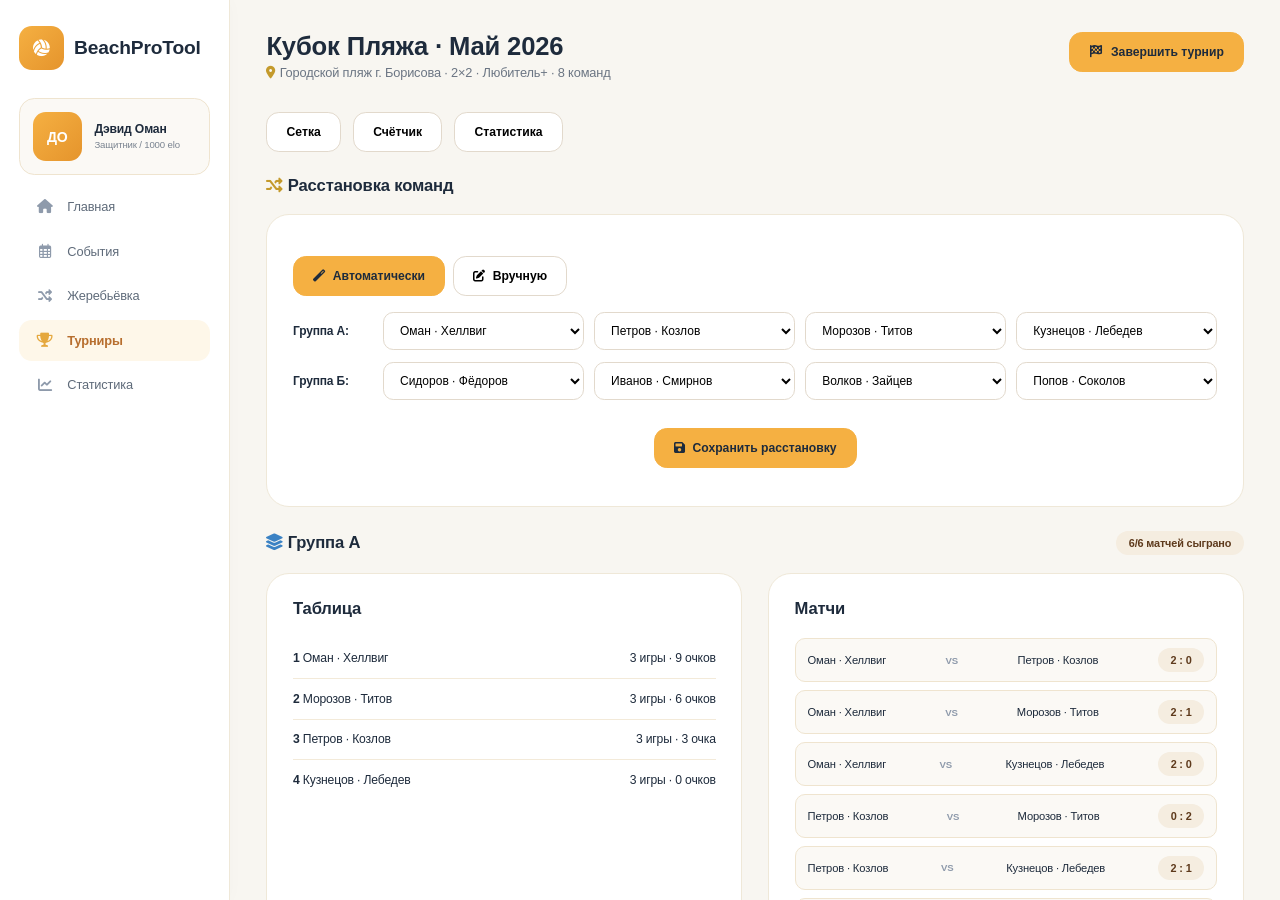
==== activeTournament.html @ 2ca3dd8c "Шаблон" ====
<!DOCTYPE html>
<html lang="ru">
<head>
    <meta charset="UTF-8">
    <meta name="viewport" content="width=device-width, initial-scale=1.0, maximum-scale=1.0, user-scalable=yes, viewport-fit=cover">
    <link rel="stylesheet" href="index.css">
    <link rel="shortcut icon" href="https://shop.volleyballworld.com/cdn/shop/files/img12_345d9141-a883-46c9-af70-458a7351b10b.jpg?v=1754471467&width=1080"/> 
    <link rel="stylesheet" href="https://cdnjs.cloudflare.com/ajax/libs/font-awesome/6.0.0-beta3/css/all.min.css">
    <title>Beach Pro Tool · Кубок Пляжа</title>
</head>
<body>
    <aside class="sideBar">
        <div class="logoArea">
            <div class="logoIcon"><i class="fas fa-volleyball-ball"></i></div>
            <div class="logoText">BeachProTool</div>
        </div>
        <a href="profile.html">
            <div class="userCard">
                <div class="userAvatar">ДО</div>
                <div class="userInfo">
                    <div class="userName">Дэвид Оман</div>
                    <div class="userRole">Защитник / 1000 elo</div>
                </div>
            </div>
        </a>
        <nav class="navMenu">
            <a href="index.html"><div class="navItem"><i class="fas fa-home"></i><span>Главная</span></div></a>
            <a href="events.html"><div class="navItem"><i class="far fa-calendar-alt"></i><span>События</span></div></a>
            <a href="draw.html"><div class="navItem"><i class="fas fa-random"></i><span>Жеребьёвка</span></div></a>
            <a href="tournaments.html"><div class="navItem active"><i class="fas fa-trophy"></i><span>Турниры</span></div></a>
            <a href="stats.html"><div class="navItem"><i class="fas fa-chart-line"></i><span>Статистика</span></div></a>
        </nav>
    </aside>

    <main class="mainContent">
        <div class="topBar">
            <div class="topBarText">
                <h1>Кубок Пляжа · Май 2026</h1>
                <p><i class="fas fa-map-marker-alt" style="color:#c49a2c;"></i> Городской пляж г. Борисова · 2×2 · Любитель+ · 8 команд</p>
            </div>
            <div class="topActions">
                <button class="buttonAccent"><i class="fas fa-flag-checkered"></i> Завершить турнир</button>
            </div>
        </div>

        <!-- Навигация по странице -->
        <div class="filterGroup" style="margin-bottom: clamp(16px, 2vw, 24px);">
            <a href="#bracket"><button>Сетка</button></a>
            <a href="#counter"><button>Счётчик</button></a>
            <a href="#stats"><button>Статистика</button></a>
        </div>

        <!-- ===== РАССТАНОВКА КОМАНД ===== -->
        <div class="cardHeader" style="margin-bottom: clamp(12px, 1.5vw, 18px);">
            <h3><i class="fas fa-random" style="color:#c49a2c;"></i> Расстановка команд</h3>
        </div>
        <div class="card" style="margin-bottom: clamp(16px, 2vw, 24px);">
            <div class="statusButtons" style="margin-bottom: clamp(12px, 1.5vw, 16px);">
                <button class="buttonAccent"><i class="fas fa-magic"></i> Автоматически</button>
                <button><i class="fas fa-edit"></i> Вручную</button>
            </div>
            <div style="display: flex; flex-direction: column; gap: clamp(8px, 1vw, 12px);">
                <div style="display: flex; flex-wrap: wrap; align-items: center; gap: clamp(6px, 0.8vw, 10px);">
                    <span style="font-weight: 600; font-size: clamp(0.75rem, 0.9vw, 0.95rem); min-width: 80px;">Группа А:</span>
                    <select style="flex:1; min-width: 140px;"><option>Оман · Хеллвиг</option></select>
                    <select style="flex:1; min-width: 140px;"><option>Петров · Козлов</option></select>
                    <select style="flex:1; min-width: 140px;"><option>Морозов · Титов</option></select>
                    <select style="flex:1; min-width: 140px;"><option>Кузнецов · Лебедев</option></select>
                </div>
                <div style="display: flex; flex-wrap: wrap; align-items: center; gap: clamp(6px, 0.8vw, 10px);">
                    <span style="font-weight: 600; font-size: clamp(0.75rem, 0.9vw, 0.95rem); min-width: 80px;">Группа Б:</span>
                    <select style="flex:1; min-width: 140px;"><option>Сидоров · Фёдоров</option></select>
                    <select style="flex:1; min-width: 140px;"><option>Иванов · Смирнов</option></select>
                    <select style="flex:1; min-width: 140px;"><option>Волков · Зайцев</option></select>
                    <select style="flex:1; min-width: 140px;"><option>Попов · Соколов</option></select>
                </div>
            </div>
            <div class="buttonCenter" style="margin-top: clamp(12px, 1.5vw, 16px);">
                <button class="buttonAccent"><i class="fas fa-save"></i> Сохранить расстановку</button>
            </div>
        </div>

        <!-- ===== ГРУППА А ===== -->
        <div class="cardHeader" style="margin-bottom: clamp(12px, 1.5vw, 18px);">
            <h3><i class="fas fa-layer-group" style="color:#3b82c4;"></i> Группа А</h3>
            <span class="tag">6/6 матчей сыграно</span>
        </div>
        <div class="mainBoard" style="margin-bottom: clamp(16px, 2vw, 24px); align-items: stretch;">
            <div class="card">
                <div class="cardHeader"><h3>Таблица</h3></div>
                <div class="partnerItem"><span><strong>1</strong> Оман · Хеллвиг</span><span>3 игры · 9 очков</span></div>
                <div class="partnerItem"><span><strong>2</strong> Морозов · Титов</span><span>3 игры · 6 очков</span></div>
                <div class="partnerItem"><span><strong>3</strong> Петров · Козлов</span><span>3 игры · 3 очка</span></div>
                <div class="partnerItem"><span><strong>4</strong> Кузнецов · Лебедев</span><span>3 игры · 0 очков</span></div>
            </div>
            <div class="card">
                <div class="cardHeader"><h3>Матчи</h3></div>
                <div style="display: flex; flex-direction: column; gap: 8px;">
                    <div class="matchRow"><span>Оман · Хеллвиг</span><span class="matchVs">VS</span><span>Петров · Козлов</span><span class="tag">2 : 0</span></div>
                    <div class="matchRow"><span>Оман · Хеллвиг</span><span class="matchVs">VS</span><span>Морозов · Титов</span><span class="tag">2 : 1</span></div>
                    <div class="matchRow"><span>Оман · Хеллвиг</span><span class="matchVs">VS</span><span>Кузнецов · Лебедев</span><span class="tag">2 : 0</span></div>
                    <div class="matchRow"><span>Петров · Козлов</span><span class="matchVs">VS</span><span>Морозов · Титов</span><span class="tag">0 : 2</span></div>
                    <div class="matchRow"><span>Петров · Козлов</span><span class="matchVs">VS</span><span>Кузнецов · Лебедев</span><span class="tag">2 : 1</span></div>
                    <div class="matchRow"><span>Морозов · Титов</span><span class="matchVs">VS</span><span>Кузнецов · Лебедев</span><span class="tag">2 : 0</span></div>
                </div>
            </div>
        </div>

        <!-- ===== ГРУППА Б ===== -->
        <div class="cardHeader" style="margin-bottom: clamp(12px, 1.5vw, 18px);">
            <h3><i class="fas fa-layer-group" style="color:#e5942c;"></i> Группа Б</h3>
            <span class="tag">6/6 матчей сыграно</span>
        </div>
        <div class="mainBoard" style="margin-bottom: clamp(16px, 2vw, 24px); align-items: stretch;">
            <div class="card">
                <div class="cardHeader"><h3>Таблица</h3></div>
                <div class="partnerItem"><span><strong>1</strong> Сидоров · Фёдоров</span><span>3 игры · 7 очков</span></div>
                <div class="partnerItem"><span><strong>2</strong> Волков · Зайцев</span><span>3 игры · 5 очков</span></div>
                <div class="partnerItem"><span><strong>3</strong> Иванов · Смирнов</span><span>3 игры · 4 очка</span></div>
                <div class="partnerItem"><span><strong>4</strong> Попов · Соколов</span><span>3 игры · 1 очко</span></div>
            </div>
            <div class="card">
                <div class="cardHeader"><h3>Матчи</h3></div>
                <div style="display: flex; flex-direction: column; gap: 8px;">
                    <div class="matchRow"><span>Сидоров · Фёдоров</span><span class="matchVs">VS</span><span>Иванов · Смирнов</span><span class="tag">2 : 0</span></div>
                    <div class="matchRow"><span>Сидоров · Фёдоров</span><span class="matchVs">VS</span><span>Волков · Зайцев</span><span class="tag">1 : 2</span></div>
                    <div class="matchRow"><span>Сидоров · Фёдоров</span><span class="matchVs">VS</span><span>Попов · Соколов</span><span class="tag">2 : 0</span></div>
                    <div class="matchRow"><span>Иванов · Смирнов</span><span class="matchVs">VS</span><span>Волков · Зайцев</span><span class="tag">2 : 1</span></div>
                    <div class="matchRow"><span>Иванов · Смирнов</span><span class="matchVs">VS</span><span>Попов · Соколов</span><span class="tag">0 : 2</span></div>
                    <div class="matchRow"><span>Волков · Зайцев</span><span class="matchVs">VS</span><span>Попов · Соколов</span><span class="tag">2 : 1</span></div>
                </div>
            </div>
        </div>

        <!-- ===== СЕТКА ПЛЕЙ-ОФФ ===== -->
        <div id="bracket" class="cardHeader" style="margin-bottom: clamp(12px, 1.5vw, 18px);">
            <h3><i class="fas fa-sitemap" style="color:#c49a2c;"></i> Сетка плей-офф</h3>
            <span class="tag" style="background: #fef9f0; color: #b76e2e;">6 команд</span>
        </div>
        <div class="card" style="margin-bottom: clamp(16px, 2vw, 24px);">
            <div style="overflow-x: auto; -webkit-overflow-scrolling: touch; padding-bottom: 4px;">
                <div style="display: grid; grid-template-columns: 1fr 1fr 1fr; gap: 0; align-items: start; min-width: 460px;">
                    <!-- Раунд 1 -->
                    <div style="display: flex; flex-direction: column; gap: 8px; padding-right: 8px; border-right: 1px solid #efe8d8;">
                        <div style="font-weight: 700; font-size: clamp(0.65rem, 0.8vw, 0.85rem); color: #5f6b7a; text-align: center;">Раунд 1</div>
                        <div class="matchCell">
                            <div class="matchCellRow"><span class="matchScore">2</span><span>Петров · Козлов</span></div>
                            <div class="matchVs">VS</div>
                            <div class="matchCellRow"><span class="matchScore">0</span><span>Иванов · Смирнов</span></div>
                        </div>
                        <div class="matchCell">
                            <div class="matchCellRow"><span class="matchScore">2</span><span>Морозов · Титов</span></div>
                            <div class="matchVs">VS</div>
                            <div class="matchCellRow"><span class="matchScore">1</span><span>Волков · Зайцев</span></div>
                        </div>
                    </div>

                    <!-- Полуфиналы -->
                    <div style="display: flex; flex-direction: column; gap: 8px; padding: 0 8px; border-right: 1px solid #efe8d8;">
                        <div style="font-weight: 700; font-size: clamp(0.65rem, 0.8vw, 0.85rem); color: #5f6b7a; text-align: center;">Полуфиналы</div>
                        <div class="matchCell">
                            <div class="matchCellRow"><span class="matchScore">2</span><span>Оман · Хеллвиг</span></div>
                            <div class="matchVs">VS</div>
                            <div class="matchCellRow"><span class="matchScore">0</span><span>Петров · Козлов</span></div>
                        </div>
                        <div class="matchCell">
                            <div class="matchCellRow"><span class="matchScore">2</span><span>Сидоров · Фёдоров</span></div>
                            <div class="matchVs">VS</div>
                            <div class="matchCellRow"><span class="matchScore">1</span><span>Морозов · Титов</span></div>
                        </div>
                    </div>

                    <!-- Финал -->
                    <div style="display: flex; flex-direction: column; gap: 8px; padding-left: 8px;">
                        <div style="font-weight: 700; font-size: clamp(0.7rem, 0.85vw, 0.95rem); color: #c49a2c; text-align: center;">🏆 Финал</div>
                        <div class="matchCell" style="border: 2px solid #f5b042; background: #fef9f0;">
                            <div class="matchCellRow"><span class="matchScore">—</span><span>Оман · Хеллвиг</span></div>
                            <div class="matchVs">VS</div>
                            <div class="matchCellRow"><span class="matchScore">—</span><span>Сидоров · Фёдоров</span></div>
                        </div>
                    </div>
                </div>
            </div>
        </div>

        <!-- ===== СЧЁТЧИК МАТЧА ===== -->
        <div id="counter" class="cardHeader" style="margin-bottom: clamp(12px, 1.5vw, 18px);">
            <h3><i class="fas fa-stopwatch" style="color:#c49a2c;"></i> Счётчик матча</h3>
            <span class="tag">Сет 1 из 3</span>
        </div>
        <div class="card" style="margin-bottom: clamp(16px, 2vw, 24px);">
            <!-- Выбор команд -->
            <div class="eventSelector">
                <select style="flex:1; min-width:140px;">
                    <option>Оман · Хеллвиг</option>
                    <option>Морозов · Титов</option>
                    <option>Сидоров · Фёдоров</option>
                </select>
                <span style="font-weight: 700; font-size: clamp(0.9rem, 1.2vw, 1.3rem); color: #c49a2c;">VS</span>
                <select style="flex:1; min-width:140px;">
                    <option>Сидоров · Фёдоров</option>
                    <option>Оман · Хеллвиг</option>
                    <option>Морозов · Титов</option>
                </select>
            </div>

            <!-- Сеты -->
            <div class="score" style="font-size: clamp(0.75rem, 0.9vw, 1rem); gap: 40px;">
                <span style="color: #8e9aab;">Сеты: 1</span>
                <span style="color: #8e9aab;">Сеты: 0</span>
            </div>

            <!-- Счёт -->
            <div class="score">
                <span>18</span>
                <span>:</span>
                <span>15</span>
            </div>

            <!-- Кнопки ±1 -->
            <div class="buttonCenter">
                <button style="background: #fce8e8; border-color: #f5c6c6;">−1</button>
                <button>+1</button>
                <span style="width: 12px;"></span>
                <button style="background: #fce8e8; border-color: #f5c6c6;">−1</button>
                <button>+1</button>
            </div>

            <!-- Кнопки действий -->
            <div class="buttonCenter">
                <button><i class="fas fa-redo"></i> Сбросить счёт</button>
                <button class="buttonAccent"><i class="fas fa-save"></i> Записать результат</button>
            </div>
        </div>

        <!-- ===== СТАТИСТИКА ===== -->
        <div id="stats" class="cardHeader" style="margin-bottom: clamp(12px, 1.5vw, 18px);">
            <h3><i class="fas fa-chart-bar" style="color:#c49a2c;"></i> Статистика турнира</h3>
        </div>
        <div class="lowerBoard" style="margin-bottom: clamp(16px, 2vw, 24px);">
            <div class="card">
                <div class="cardHeader"><h3>🏅 Бомбардиры</h3></div>
                <div class="partnerItem"><span><strong>1</strong> Дэвид Оман</span><span>63 очка</span></div>
                <div class="partnerItem"><span><strong>2</strong> Женя Морозов</span><span>58 очков</span></div>
                <div class="partnerItem"><span><strong>3</strong> Пётр Сидоров</span><span>52 очка</span></div>
            </div>
            <div class="card">
                <div class="cardHeader"><h3>🛡️ Защитники</h3></div>
                <div class="partnerItem"><span><strong>1</strong> Дэвид Оман</span><span>24 сейва</span></div>
                <div class="partnerItem"><span><strong>2</strong> Иван Волков</span><span>20 сейвов</span></div>
                <div class="partnerItem"><span><strong>3</strong> Антон Козлов</span><span>17 сейвов</span></div>
            </div>
            <div class="card">
                <div class="cardHeader"><h3>📊 Командная</h3></div>
                <div class="partnerItem"><span>Всего матчей</span><span>16</span></div>
                <div class="partnerItem"><span>Всего очков</span><span>580</span></div>
                <div class="partnerItem"><span>Средний счёт</span><span>20 : 16</span></div>
            </div>
        </div>
    </main>

    <div class="bottomNav">
        <a href="index.html"><div class="bottomNavItem"><i class="fas fa-home"></i><span>Главная</span></div></a>
        <a href="events.html"><div class="bottomNavItem"><i class="fas fa-calendar-plus"></i><span>События</span></div></a>
        <a href="draw.html"><div class="bottomNavItem"><i class="fas fa-random"></i><span>Жеребьёвка</span></div></a>
        <a href="stats.html"><div class="bottomNavItem"><i class="fas fa-chart-bar"></i><span>Статистика</span></div></a>
        <a href="tournaments.html"><div class="bottomNavItem active"><i class="fas fa-trophy"></i><span>Турниры</span></div></a>
        <a href="profile.html"><div class="bottomNavItem"><i class="fas fa-user"></i><span>Профиль</span></div></a>
    </div>
</body>
</html>
---- index.css ----
/* ===== СБРОС И БАЗОВЫЕ СТИЛИ ===== */
* {
    margin: 0;
    padding: 0;
    box-sizing: border-box;
}

body {
    font-family: 'Inter', -apple-system, BlinkMacSystemFont, sans-serif;
    background: #f8f6f1;
    display: flex;
    min-height: 100vh;
    color: #1e2b3c;
    letter-spacing: -0.01em;
}

a {
    text-decoration: none;
    color: inherit;
}

select {
    padding: clamp(6px, 0.8vw, 10px) clamp(8px, 1vw, 12px);
    border-radius: clamp(6px, 0.8vw, 12px);
    border: 1px solid #e2d9cc;
    font-family: 'Inter', sans-serif;
    font-size: clamp(0.75rem, 0.9vw, 0.95rem);
    font-weight: 500;
    background: white;
    cursor: pointer;
}

hr {
    border: 0.5px solid #efe8d8;
    margin: clamp(4px, 0.5vw, 10px) 0;
}

/* ===== БОКОВАЯ ПАНЕЛЬ (ДЕСКТОП) ===== */
.sideBar {
    background: #ffffff;
    width: clamp(200px, 18vw, 280px);
    border-right: 1px solid #efe8d8;
    height: 100vh;
    display: flex;
    flex-direction: column;
    padding: clamp(16px, 2vw, 28px) clamp(12px, 1.5vw, 20px);
    position: sticky;
    top: 0;
    box-shadow: 1px 0 15px rgba(0,0,0,0.02);
    z-index: 10;
}

.logoArea {
    display: flex;
    align-items: center;
    gap: clamp(6px, 0.8vw, 10px);
    margin-bottom: clamp(20px, 2.5vw, 28px);
}

.logoIcon {
    background: linear-gradient(135deg, #f5b042, #e5942c);
    width: clamp(32px, 3.5vw, 48px);
    height: clamp(32px, 3.5vw, 48px);
    border-radius: clamp(8px, 1vw, 14px);
    display: flex;
    align-items: center;
    justify-content: center;
    color: white;
    font-size: clamp(0.9rem, 1.3vw, 1.4rem);
    flex-shrink: 0;
}

.logoText {
    font-weight: 800;
    font-size: clamp(1rem, 1.5vw, 1.5rem);
    color: #1e2b3c;
    white-space: nowrap;
}

.userCard {
    display: flex;
    align-items: center;
    gap: clamp(8px, 1vw, 14px);
    padding: clamp(8px, 1vw, 14px);
    background: #fbf9f5;
    border-radius: clamp(12px, 1.2vw, 18px);
    margin-bottom: clamp(10px, 0.9vw, 28px);
    border: 1px solid #efe4cf;
    cursor: pointer;
}

.userCard:hover {
    background: #f1efec;
}

.userAvatar {
    width: clamp(34px, 3.8vw, 50px);
    height: clamp(34px, 3.8vw, 50px);
    background: linear-gradient(135deg, #f5b042, #e5942c);
    border-radius: clamp(8px, 1vw, 14px);
    display: flex;
    align-items: center;
    justify-content: center;
    color: white;
    font-weight: 700;
    font-size: clamp(0.8rem, 1.1vw, 1.2rem);
    flex-shrink: 0;
}

.userInfo {
    line-height: 1.4;
}

.userName {
    font-weight: 700;
    font-size: clamp(0.7rem, 0.95vw, 1rem);
}

.userRole {
    font-size: clamp(0.6rem, 0.75vw, 0.85rem);
    color: #7a8490;
}

.navMenu {
    display: flex;
    flex-direction: column;
    gap: 4px;
    flex: 1;
}

.navItem {
    display: flex;
    align-items: center;
    gap: clamp(8px, 1vw, 14px);
    padding: clamp(8px, 1vw, 14px) clamp(10px, 1.2vw, 18px);
    border-radius: clamp(8px, 1vw, 14px);
    font-weight: 500;
    color: #5f6b7a;
    cursor: pointer;
    font-size: clamp(0.75rem, 1vw, 1.1rem);
}

.navItem:hover:not(.active) {
    background: #faf8f4;
}

.navItem i {
    width: 20px;
    font-size: clamp(0.85rem, 1.1vw, 1.2rem);
    text-align: center;
    color: #8e9aab;
}

.navItem.active {
    background: #fef7e9;
    color: #b76e2e;
    font-weight: 600;
}

.navItem.active i {
    color: #e5a83e;
}

.navItem.active:hover {
    background: #fff0d3;
}

/* ===== НИЖНЯЯ НАВИГАЦИЯ (МОБИЛЬНАЯ) ===== */
.bottomNav {
    display: none;
    justify-content: space-around;
    align-items: center;
    padding: clamp(8px, 2vw, 14px) clamp(12px, 3vw, 20px);
    background: #ffffff;
    border-top: 1px solid #f0e7d8;
    position: fixed;
    bottom: 0;
    left: 0;
    right: 0;
    z-index: 100;
    box-shadow: 0 -4px 16px rgba(0,0,0,0.06);
}

.bottomNavItem {
    display: flex;
    flex-direction: column;
    align-items: center;
    gap: clamp(2px, 0.5vw, 6px);
    font-size: clamp(9px, 1.5vw, 13px);
    color: #8e9aab;
    cursor: pointer;
}

.bottomNavItem i {
    font-size: clamp(16px, 3vw, 24px);
}

.bottomNavItem.active {
    color: #c49a2c;
    font-weight: 600;
}

/* ===== ОСНОВНОЙ КОНТЕНТ ===== */
.mainContent {
    flex: 1;
    padding: clamp(16px, 2.5vw, 32px) clamp(12px, 3vw, 36px);
    overflow-y: auto;
    min-height: 100vh;
    max-height: 100vh;
}

.topBar {
    display: flex;
    justify-content: space-between;
    align-items: flex-start;
    margin-bottom: clamp(16px, 2.5vw, 32px);
    gap: clamp(12px, 2vw, 24px);
}

.topBarText h1 {
    font-size: clamp(1.2rem, 2vw, 2rem);
    font-weight: 700;
    margin-bottom: 4px;
}

.topBarText p {
    color: #6b7583;
    font-size: clamp(0.7rem, 1vw, 1rem);
}

.topActions {
    display: flex;
    gap: clamp(6px, 1vw, 12px);
    align-items: center;
}

/* ===== КНОПКИ ===== */
button {
    border: none;
    border-radius: clamp(8px, 1vw, 14px);
    padding: clamp(8px, 1vw, 12px) clamp(12px, 1.5vw, 20px);
    font-weight: 600;
    font-size: clamp(0.7rem, 0.95vw, 1rem);
    display: flex;
    align-items: center;
    gap: clamp(4px, 0.6vw, 8px);
    cursor: pointer;
    background: white;
    border: 1px solid #e2d9cc;
    font-family: 'Inter', sans-serif;
    white-space: nowrap;
}

.buttonAccent {
    background: #f5b042;
    border: 1px solid #f5b042;
    color: #1e2b3c;
}

.buttonAccent:hover {
    background: #e5942c;
}

button:hover:not(.buttonAccent):not(:disabled) {
    background: #faf7f2;
}

button:disabled {
    opacity: 0.5;
    cursor: not-allowed;
}

.buttonCenter {
    display: flex;
    justify-content: center;
    padding: clamp(8px, 1vw, 12px) clamp(16px, 2vw, 24px);
    gap: 8px;
}

/* ===== КАРТОЧКИ ===== */
.card {
    background: #ffffff;
    border-radius: clamp(14px, 1.8vw, 24px);
    padding: clamp(16px, 2vw, 26px);
    border: 1px solid #efe8d8;
}

.cardHeader {
    display: flex;
    justify-content: space-between;
    align-items: center;
    margin-bottom: clamp(12px, 1.5vw, 20px);
}

.cardHeader h3 {
    font-size: clamp(0.9rem, 1.3vw, 1.6rem);
    font-weight: 700;
}

.cardMeta {
    display: flex;
    gap: clamp(6px, 0.8vw, 12px);
    flex-wrap: wrap;
    margin-bottom: clamp(8px, 1vw, 16px);
}

/* ===== ТЕГИ ===== */
.tag {
    background: #f5ede0;
    border-radius: 20px;
    padding: clamp(4px, 0.5vw, 6px) clamp(8px, 1vw, 14px);
    font-size: clamp(0.65rem, 0.85vw, 0.95rem);
    font-weight: 600;
    color: #5e3a1c;
    display: inline-flex;
    align-items: center;
    gap: 4px;
    white-space: nowrap;
}

/* ===== ПРОГРЕСС-БАРЫ ===== */
.slotsBar {
    display: flex;
    align-items: center;
    gap: clamp(8px, 1vw, 14px);
    margin: clamp(8px, 1vw, 16px) 0;
}

.progressBg {
    flex: 1;
    height: clamp(6px, 0.7vw, 10px);
    background: #e9e2d5;
    border-radius: 10px;
    overflow: hidden;
}

.progressFill {
    height: clamp(6px, 0.7vw, 10px);
    background: #c49a2c;
    border-radius: 10px;
}

/* ===== СЕТКИ ===== */
.mainBoard {
    display: grid;
    grid-template-columns: 1fr 1fr;
    gap: clamp(16px, 2vw, 28px);
    margin-bottom: clamp(16px, 2vw, 28px);
    align-items: start;
}

.lowerBoard {
    display: grid;
    grid-template-columns: 1fr 1fr 1fr;
    gap: clamp(16px, 2vw, 28px);
    margin-top: 4px;
    align-items: start;
}

/* ===== СТАТУСЫ ===== */
.statusButtons {
    display: flex;
    gap: clamp(4px, 0.6vw, 10px);
    flex-wrap: wrap;
    margin: clamp(10px, 1.2vw, 18px) 0;
}

.waitList {
    background: #fef9f0;
    border-radius: clamp(8px, 1vw, 14px);
    padding: clamp(8px, 1vw, 14px);
    font-size: clamp(0.7rem, 0.9vw, 1rem);
    display: flex;
    align-items: center;
    justify-content: space-between;
    margin-top: clamp(6px, 0.8vw, 12px);
    gap: 10px;
}

/* ===== ТЕКСТОВЫЕ ССЫЛКИ ===== */
.textLink {
    color: #b76e2e;
    font-weight: 500;
    text-decoration: none;
    font-size: clamp(0.7rem, 0.9vw, 1rem);
}

/* ===== ELO ===== */
.eloDisplay {
    display: flex;
    align-items: center;
    justify-content: space-between;
    background: #fbf9f5;
    border-radius: clamp(10px, 1.2vw, 18px);
    padding: clamp(10px, 1.2vw, 18px);
    margin-bottom: clamp(10px, 1.2vw, 20px);
}

.eloNumber {
    font-size: clamp(1.3rem, 2.2vw, 2.4rem);
    font-weight: 800;
    color: #c49a2c;
}

/* ===== ПАРТНЁРЫ / СТРОКИ СПИСКА ===== */
.partnerItem {
    display: flex;
    align-items: center;
    justify-content: space-between;
    padding: clamp(8px, 1vw, 14px) 0;
    font-size: clamp(0.7rem, 0.95vw, 1.1rem);
    border-bottom: 1px solid #f3ead9;
}

.partnerItem:last-child {
    border-bottom: none;
}

/* ===== ИСТОРИЯ МАТЧЕЙ ===== */
.matchHistoryItem {
    display: flex;
    justify-content: space-between;
    align-items: center;
    padding: clamp(5px, 0.6vw, 10px) 0;
    font-size: clamp(0.65rem, 0.85vw, 1rem);
}

/* ===== СТРАНИЦА СОБЫТИЙ ===== */
.filtersSection {
    display: flex;
    flex-direction: column;
    gap: clamp(10px, 1.2vw, 16px);
    margin-bottom: clamp(16px, 2vw, 24px);
}

.filterGroup {
    display: flex;
    align-items: center;
    gap: clamp(8px, 1vw, 12px);
    flex-wrap: wrap;
}

.filterLabel {
    font-weight: 700;
    font-size: clamp(0.8rem, 1.1vw, 1.1rem);
    color: #5f6b7a;
    min-width: clamp(60px, 8vw, 90px);
}

.eventTopRow {
    display: flex;
    align-items: center;
    gap: clamp(8px, 1vw, 14px);
    flex-wrap: wrap;
    margin-bottom: 10px;
}

.eventDate {
    display: flex;
    align-items: center;
    gap: 8px;
    font-weight: 700;
    font-size: clamp(0.9rem, 1.2vw, 1.3rem);
    color: #3d2b14;
}

.eventDate i {
    color: #c49a2c;
}

.eventLocation {
    font-size: clamp(0.85rem, 1vw, 1.15rem);
    color: #5f6b7a;
    display: flex;
    align-items: center;
    gap: 6px;
    font-weight: 500;
}

.eventLocation i {
    color: #c49a2c;
}

.eventStatus {
    display: inline-flex;
    align-items: center;
    gap: 5px;
    padding: clamp(5px, 0.6vw, 8px) clamp(10px, 1vw, 14px);
    border-radius: 14px;
    font-size: clamp(0.75rem, 0.9vw, 1rem);
    font-weight: 700;
}

.eventStatus.confirmed {
    background: #e4f1ea;
    color: #0b4b3b;
}

.eventStatus.pending {
    background: #fef9f0;
    color: #b76e2e;
}

.eventStatus.cancelled {
    background: #fce8e8;
    color: #c0392b;
}

/* ===== СТРАНИЦА ЖЕРЕБЬЁВКИ ===== */
.eventSelector {
    display: flex;
    align-items: center;
    gap: clamp(8px, 1vw, 14px);
    flex-wrap: wrap;
    padding: clamp(10px, 1.2vw, 14px);
}

.eventSelector label {
    font-weight: 700;
    font-size: clamp(0.8rem, 1vw, 1.1rem);
    color: #5f6b7a;
    white-space: nowrap;
}

.drawActions {
    display: flex;
    gap: clamp(8px, 1vw, 14px);
    flex-wrap: wrap;
    padding: clamp(8px, 1vw, 12px);
}

.drawActions button {
    flex: 1;
    min-width: clamp(160px, 18vw, 220px);
    justify-content: center;
    padding: clamp(10px, 1.2vw, 14px) clamp(14px, 1.8vw, 22px);
    font-size: clamp(0.8rem, 1vw, 1.1rem);
}

.score {
    display: flex;
    align-items: center;
    gap: clamp(18px, 1.5vw, 20px);
    justify-content: center;
    flex-wrap: wrap;
    font-size: clamp(2.1rem, 7vw, 3rem);
    font-weight: 800;
}

/* ===== ТАБЛИЦА МАТЧЕЙ ===== */
.matchRow {
    display: flex;
    align-items: center;
    justify-content: space-between;
    padding: clamp(6px, 0.7vw, 10px) clamp(8px, 1vw, 12px);
    background: #fbf9f5;
    border-radius: clamp(6px, 0.8vw, 10px);
    border: 1px solid #efe4cf;
    font-size: clamp(0.7rem, 0.85vw, 0.9rem);
    font-weight: 500;
    gap: 8px;
}

.matchScore {
    font-weight: 700;
    color: #c49a2c;
    white-space: nowrap;
}

.matchVs {
    color: #8e9aab;
    font-weight: 600;
    font-size: clamp(0.6rem, 0.7vw, 0.75rem);
}

/* ===== СЕТКА ПЛЕЙ-ОФФ ===== */
.matchCell {
    border: 1px solid #e2d9cc;
    border-radius: clamp(4px, 0.5vw, 8px);
    padding: clamp(5px, 0.6vw, 8px);
    text-align: center;
    background: #fbf9f5;
    min-width: 110px;
}

.matchCellRow {
    display: flex;
    align-items: center;
    justify-content: center;
    gap: 6px;
    font-weight: 500;
    font-size: clamp(0.6rem, 0.9vw, 1.2rem);
    padding: 1px 0;
}

.matchCell .matchScore {
    font-size: clamp(0.7rem, 0.8vw, 0.9rem);
    min-width: 14px;
}

.matchCell .matchVs {
    font-size: clamp(0.5rem, 0.6vw, 0.65rem);
}

/* ===== СТАТИСТИКА ===== */
.statValue {
    font-size: clamp(1.2rem, 1.8vw, 2rem);
    font-weight: 800;
    color: #1e2b3c;
}

.statLabel {
    font-size: clamp(0.65rem, 0.8vw, 0.85rem);
    color: #7a8490;
    font-weight: 500;
}

/* ===== АДАПТИВНОСТЬ ===== */
@media screen and (max-width: 768px) {
    body {
        flex-direction: column;
    }

    .sideBar {
        display: none;
    }

    .bottomNav {
        display: flex;
    }

    .mainContent {
        padding: 16px 12px 90px;
        max-height: none;
        min-height: 100vh;
    }

    .topBar {
        flex-direction: column;
        gap: 12px;
    }

    .topBarText h1 {
        font-size: clamp(1.4rem, 6vw, 2rem);
    }

    .topBarText p {
        font-size: clamp(0.8rem, 3.5vw, 1.1rem);
    }

    .topActions {
        width: 100%;
    }

    .topActions button {
        width: 100%;
        justify-content: center;
        font-size: clamp(0.85rem, 3.5vw, 1.1rem);
        padding: 12px 20px;
    }

    button {
        font-size: clamp(0.6rem, 2.7vw, 1rem);
        padding: clamp(10px, 2.5vw, 14px) clamp(14px, 3vw, 20px);
    }

    .mainBoard {
        grid-template-columns: 1fr;
        gap: 16px;
    }

    .lowerBoard {
        grid-template-columns: 1fr;
        gap: 16px;
    }

    .card {
        border-radius: 16px;
        padding: 16px;
    }

    .cardHeader h3 {
        font-size: clamp(1rem, 4.5vw, 1.4rem);
    }

    .tag {
        font-size: clamp(0.75rem, 3vw, 0.95rem);
        padding: 5px 12px;
    }

    .statusButtons button {
        flex: 1;
        min-width: 70px;
        justify-content: center;
        font-size: clamp(0.75rem, 3vw, 0.95rem);
    }

    .waitList {
        flex-direction: column;
        gap: 10px;
        font-size: clamp(0.8rem, 3.2vw, 1rem);
    }

    .matchHistoryItem {
        font-size: clamp(0.75rem, 3vw, 0.95rem);
    }

    .eloNumber {
        font-size: clamp(1.5rem, 7vw, 2.5rem);
    }

    .partnerItem {
        font-size: clamp(0.8rem, 3.2vw, 1rem);
    }

    .bottomNavItem {
        font-size: clamp(9px, 2.2vw, 13px);
    }

    .bottomNavItem i {
        font-size: clamp(16px, 5vw, 26px);
    }

    .drawActions {
        flex-direction: column;
    }

    .drawActions button {
        flex: none;
        width: 100%;
        min-width: auto;
    }
}

@media screen and (min-width: 769px) and (max-width: 1024px) {
    .mainBoard {
        grid-template-columns: 1fr;
    }

    .lowerBoard {
        grid-template-columns: 1fr 1fr;
    }
}
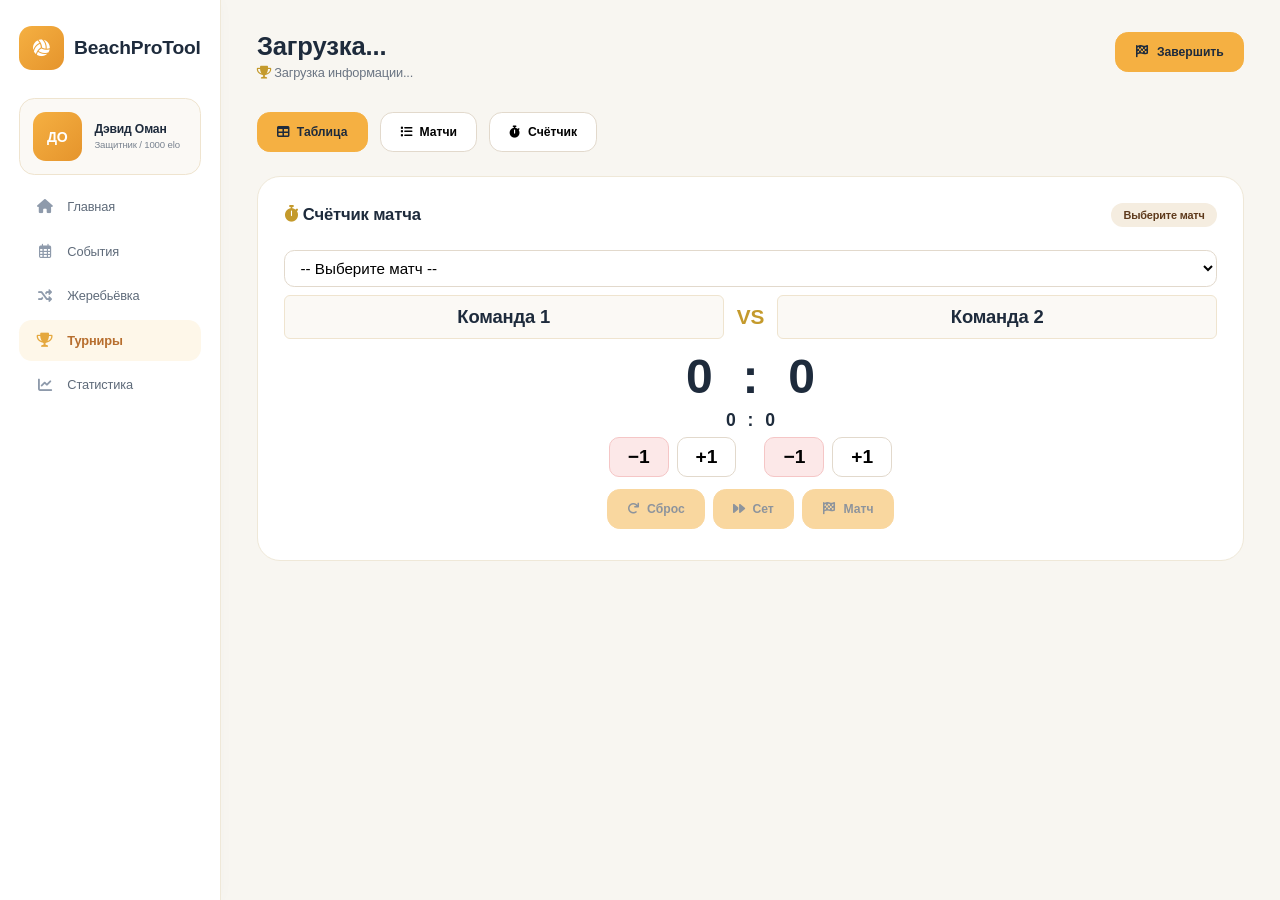
==== commit d3cc01a1: "v1.0dev" ====
--- a/activeTournament.html
+++ b/activeTournament.html
@@ -4,11 +4,12 @@
     <meta charset="UTF-8">
     <meta name="viewport" content="width=device-width, initial-scale=1.0, maximum-scale=1.0, user-scalable=yes, viewport-fit=cover">
     <link rel="stylesheet" href="index.css">
-    <link rel="shortcut icon" href="https://shop.volleyballworld.com/cdn/shop/files/img12_345d9141-a883-46c9-af70-458a7351b10b.jpg?v=1754471467&width=1080"/> 
+    <link rel="shortcut icon" href="https://shop.volleyballworld.com/cdn/shop/files/img12_345d9141-a883-46c9-af70-458a7351b10b.jpg?v=1754471467&width=1080">
     <link rel="stylesheet" href="https://cdnjs.cloudflare.com/ajax/libs/font-awesome/6.0.0-beta3/css/all.min.css">
-    <title>Beach Pro Tool · Кубок Пляжа</title>
+    <title>Beach Pro Tool · Активный турнир</title>
 </head>
 <body>
+    <!-- ===== БОКОВАЯ ПАНЕЛЬ ===== -->
     <aside class="sideBar">
         <div class="logoArea">
             <div class="logoIcon"><i class="fas fa-volleyball-ball"></i></div>
@@ -32,240 +33,107 @@
         </nav>
     </aside>
 
-    <main class="mainContent">
-        <div class="topBar">
-            <div class="topBarText">
-                <h1>Кубок Пляжа · Май 2026</h1>
-                <p><i class="fas fa-map-marker-alt" style="color:#c49a2c;"></i> Городской пляж г. Борисова · 2×2 · Любитель+ · 8 команд</p>
-            </div>
-            <div class="topActions">
-                <button class="buttonAccent"><i class="fas fa-flag-checkered"></i> Завершить турнир</button>
-            </div>
-        </div>
-
-        <!-- Навигация по странице -->
-        <div class="filterGroup" style="margin-bottom: clamp(16px, 2vw, 24px);">
-            <a href="#bracket"><button>Сетка</button></a>
-            <a href="#counter"><button>Счётчик</button></a>
-            <a href="#stats"><button>Статистика</button></a>
-        </div>
-
-        <!-- ===== РАССТАНОВКА КОМАНД ===== -->
-        <div class="cardHeader" style="margin-bottom: clamp(12px, 1.5vw, 18px);">
-            <h3><i class="fas fa-random" style="color:#c49a2c;"></i> Расстановка команд</h3>
-        </div>
-        <div class="card" style="margin-bottom: clamp(16px, 2vw, 24px);">
-            <div class="statusButtons" style="margin-bottom: clamp(12px, 1.5vw, 16px);">
-                <button class="buttonAccent"><i class="fas fa-magic"></i> Автоматически</button>
-                <button><i class="fas fa-edit"></i> Вручную</button>
-            </div>
-            <div style="display: flex; flex-direction: column; gap: clamp(8px, 1vw, 12px);">
-                <div style="display: flex; flex-wrap: wrap; align-items: center; gap: clamp(6px, 0.8vw, 10px);">
-                    <span style="font-weight: 600; font-size: clamp(0.75rem, 0.9vw, 0.95rem); min-width: 80px;">Группа А:</span>
-                    <select style="flex:1; min-width: 140px;"><option>Оман · Хеллвиг</option></select>
-                    <select style="flex:1; min-width: 140px;"><option>Петров · Козлов</option></select>
-                    <select style="flex:1; min-width: 140px;"><option>Морозов · Титов</option></select>
-                    <select style="flex:1; min-width: 140px;"><option>Кузнецов · Лебедев</option></select>
+    <!-- ===== ОСНОВНОЙ КОНТЕНТ ===== -->
+    <div class="start-page-wrapper">
+        <main class="mainContent">
+            <!-- Верхняя панель -->
+            <div class="topBar">
+                <div class="topBarText">
+                    <h1 id="tournament-title">Загрузка...</h1>
+                    <p id="tournament-info"><i class="fas fa-trophy" style="color:#c49a2c;"></i> Загрузка информации...</p>
                 </div>
-                <div style="display: flex; flex-wrap: wrap; align-items: center; gap: clamp(6px, 0.8vw, 10px);">
-                    <span style="font-weight: 600; font-size: clamp(0.75rem, 0.9vw, 0.95rem); min-width: 80px;">Группа Б:</span>
-                    <select style="flex:1; min-width: 140px;"><option>Сидоров · Фёдоров</option></select>
-                    <select style="flex:1; min-width: 140px;"><option>Иванов · Смирнов</option></select>
-                    <select style="flex:1; min-width: 140px;"><option>Волков · Зайцев</option></select>
-                    <select style="flex:1; min-width: 140px;"><option>Попов · Соколов</option></select>
+                <div class="topActions">
+                    <button class="buttonAccent" id="finish-tournament-btn"><i class="fas fa-flag-checkered"></i> Завершить</button>
                 </div>
             </div>
-            <div class="buttonCenter" style="margin-top: clamp(12px, 1.5vw, 16px);">
-                <button class="buttonAccent"><i class="fas fa-save"></i> Сохранить расстановку</button>
+
+            <!-- Вкладки навигации -->
+            <div class="filterGroup" id="tab-container" style="margin-bottom: clamp(16px, 2vw, 24px);">
+                <button id="tab-standings" class="buttonAccent"><i class="fas fa-table"></i> Таблица</button>
+                <button id="tab-matches"><i class="fas fa-list"></i> Матчи</button>
+                <button id="tab-bracket" style="display:none;"><i class="fas fa-sitemap"></i> Сетка</button>
+                <button id="tab-counter"><i class="fas fa-stopwatch"></i> Счётчик</button>
             </div>
-        </div>
 
-        <!-- ===== ГРУППА А ===== -->
-        <div class="cardHeader" style="margin-bottom: clamp(12px, 1.5vw, 18px);">
-            <h3><i class="fas fa-layer-group" style="color:#3b82c4;"></i> Группа А</h3>
-            <span class="tag">6/6 матчей сыграно</span>
-        </div>
-        <div class="mainBoard" style="margin-bottom: clamp(16px, 2vw, 24px); align-items: stretch;">
-            <div class="card">
-                <div class="cardHeader"><h3>Таблица</h3></div>
-                <div class="partnerItem"><span><strong>1</strong> Оман · Хеллвиг</span><span>3 игры · 9 очков</span></div>
-                <div class="partnerItem"><span><strong>2</strong> Морозов · Титов</span><span>3 игры · 6 очков</span></div>
-                <div class="partnerItem"><span><strong>3</strong> Петров · Козлов</span><span>3 игры · 3 очка</span></div>
-                <div class="partnerItem"><span><strong>4</strong> Кузнецов · Лебедев</span><span>3 игры · 0 очков</span></div>
-            </div>
-            <div class="card">
-                <div class="cardHeader"><h3>Матчи</h3></div>
-                <div style="display: flex; flex-direction: column; gap: 8px;">
-                    <div class="matchRow"><span>Оман · Хеллвиг</span><span class="matchVs">VS</span><span>Петров · Козлов</span><span class="tag">2 : 0</span></div>
-                    <div class="matchRow"><span>Оман · Хеллвиг</span><span class="matchVs">VS</span><span>Морозов · Титов</span><span class="tag">2 : 1</span></div>
-                    <div class="matchRow"><span>Оман · Хеллвиг</span><span class="matchVs">VS</span><span>Кузнецов · Лебедев</span><span class="tag">2 : 0</span></div>
-                    <div class="matchRow"><span>Петров · Козлов</span><span class="matchVs">VS</span><span>Морозов · Титов</span><span class="tag">0 : 2</span></div>
-                    <div class="matchRow"><span>Петров · Козлов</span><span class="matchVs">VS</span><span>Кузнецов · Лебедев</span><span class="tag">2 : 1</span></div>
-                    <div class="matchRow"><span>Морозов · Титов</span><span class="matchVs">VS</span><span>Кузнецов · Лебедев</span><span class="tag">2 : 0</span></div>
-                </div>
-            </div>
-        </div>
+            <!-- Контейнер секций -->
+            <div id="content-container" style="display: flex; flex-direction: column; gap: 20px;">
 
-        <!-- ===== ГРУППА Б ===== -->
-        <div class="cardHeader" style="margin-bottom: clamp(12px, 1.5vw, 18px);">
-            <h3><i class="fas fa-layer-group" style="color:#e5942c;"></i> Группа Б</h3>
-            <span class="tag">6/6 матчей сыграно</span>
-        </div>
-        <div class="mainBoard" style="margin-bottom: clamp(16px, 2vw, 24px); align-items: stretch;">
-            <div class="card">
-                <div class="cardHeader"><h3>Таблица</h3></div>
-                <div class="partnerItem"><span><strong>1</strong> Сидоров · Фёдоров</span><span>3 игры · 7 очков</span></div>
-                <div class="partnerItem"><span><strong>2</strong> Волков · Зайцев</span><span>3 игры · 5 очков</span></div>
-                <div class="partnerItem"><span><strong>3</strong> Иванов · Смирнов</span><span>3 игры · 4 очка</span></div>
-                <div class="partnerItem"><span><strong>4</strong> Попов · Соколов</span><span>3 игры · 1 очко</span></div>
-            </div>
-            <div class="card">
-                <div class="cardHeader"><h3>Матчи</h3></div>
-                <div style="display: flex; flex-direction: column; gap: 8px;">
-                    <div class="matchRow"><span>Сидоров · Фёдоров</span><span class="matchVs">VS</span><span>Иванов · Смирнов</span><span class="tag">2 : 0</span></div>
-                    <div class="matchRow"><span>Сидоров · Фёдоров</span><span class="matchVs">VS</span><span>Волков · Зайцев</span><span class="tag">1 : 2</span></div>
-                    <div class="matchRow"><span>Сидоров · Фёдоров</span><span class="matchVs">VS</span><span>Попов · Соколов</span><span class="tag">2 : 0</span></div>
-                    <div class="matchRow"><span>Иванов · Смирнов</span><span class="matchVs">VS</span><span>Волков · Зайцев</span><span class="tag">2 : 1</span></div>
-                    <div class="matchRow"><span>Иванов · Смирнов</span><span class="matchVs">VS</span><span>Попов · Соколов</span><span class="tag">0 : 2</span></div>
-                    <div class="matchRow"><span>Волков · Зайцев</span><span class="matchVs">VS</span><span>Попов · Соколов</span><span class="tag">2 : 1</span></div>
-                </div>
-            </div>
-        </div>
+                <!-- Секция: Счётчик матча -->
+                <div id="section-counter" class="section-block">
+                    <div id="counter" class="card" style="align-items: center;" data-js-counter-card>
+                        <div class="cardHeader">
+                            <h3><i class="fas fa-stopwatch" style="color:#c49a2c;"></i> Счётчик матча</h3>
+                            <span class="tag" id="match-status-tag">Выберите матч</span>
+                        </div>
 
-        <!-- ===== СЕТКА ПЛЕЙ-ОФФ ===== -->
-        <div id="bracket" class="cardHeader" style="margin-bottom: clamp(12px, 1.5vw, 18px);">
-            <h3><i class="fas fa-sitemap" style="color:#c49a2c;"></i> Сетка плей-офф</h3>
-            <span class="tag" style="background: #fef9f0; color: #b76e2e;">6 команд</span>
-        </div>
-        <div class="card" style="margin-bottom: clamp(16px, 2vw, 24px);">
-            <div style="overflow-x: auto; -webkit-overflow-scrolling: touch; padding-bottom: 4px;">
-                <div style="display: grid; grid-template-columns: 1fr 1fr 1fr; gap: 0; align-items: start; min-width: 460px;">
-                    <!-- Раунд 1 -->
-                    <div style="display: flex; flex-direction: column; gap: 8px; padding-right: 8px; border-right: 1px solid #efe8d8;">
-                        <div style="font-weight: 700; font-size: clamp(0.65rem, 0.8vw, 0.85rem); color: #5f6b7a; text-align: center;">Раунд 1</div>
-                        <div class="matchCell">
-                            <div class="matchCellRow"><span class="matchScore">2</span><span>Петров · Козлов</span></div>
-                            <div class="matchVs">VS</div>
-                            <div class="matchCellRow"><span class="matchScore">0</span><span>Иванов · Смирнов</span></div>
+                        <div class="eventSelector" style="width: 100%; padding: 4px 0;">
+                            <select id="counter-match-select" style="flex:1; min-width:200px; padding: 8px 12px; width: 100%; font-size: 0.95rem;">
+                                <option value="">-- Выберите матч --</option>
+                            </select>
                         </div>
-                        <div class="matchCell">
-                            <div class="matchCellRow"><span class="matchScore">2</span><span>Морозов · Титов</span></div>
-                            <div class="matchVs">VS</div>
-                            <div class="matchCellRow"><span class="matchScore">1</span><span>Волков · Зайцев</span></div>
+
+                        <div class="eventSelector" style="width: 100%; padding: 4px 0;">
+                            <div id="counter-team1-display" class="counter-team-name">Команда 1</div>
+                            <span class="counter-vs">VS</span>
+                            <div id="counter-team2-display" class="counter-team-name">Команда 2</div>
                         </div>
-                    </div>
 
-                    <!-- Полуфиналы -->
-                    <div style="display: flex; flex-direction: column; gap: 8px; padding: 0 8px; border-right: 1px solid #efe8d8;">
-                        <div style="font-weight: 700; font-size: clamp(0.65rem, 0.8vw, 0.85rem); color: #5f6b7a; text-align: center;">Полуфиналы</div>
-                        <div class="matchCell">
-                            <div class="matchCellRow"><span class="matchScore">2</span><span>Оман · Хеллвиг</span></div>
-                            <div class="matchVs">VS</div>
-                            <div class="matchCellRow"><span class="matchScore">0</span><span>Петров · Козлов</span></div>
+                        <div class="counter-score">
+                            <span data-js-count-left>0</span>
+                            <span>:</span>
+                            <span data-js-count-right>0</span>
                         </div>
-                        <div class="matchCell">
-                            <div class="matchCellRow"><span class="matchScore">2</span><span>Сидоров · Фёдоров</span></div>
-                            <div class="matchVs">VS</div>
-                            <div class="matchCellRow"><span class="matchScore">1</span><span>Морозов · Титов</span></div>
+
+                        <div class="counter-sets-summary">
+                            <span id="sets-team1-count">0</span>
+                            <span>:</span>
+                            <span id="sets-team2-count">0</span>
                         </div>
-                    </div>
 
-                    <!-- Финал -->
-                    <div style="display: flex; flex-direction: column; gap: 8px; padding-left: 8px;">
-                        <div style="font-weight: 700; font-size: clamp(0.7rem, 0.85vw, 0.95rem); color: #c49a2c; text-align: center;">🏆 Финал</div>
-                        <div class="matchCell" style="border: 2px solid #f5b042; background: #fef9f0;">
-                            <div class="matchCellRow"><span class="matchScore">—</span><span>Оман · Хеллвиг</span></div>
-                            <div class="matchVs">VS</div>
-                            <div class="matchCellRow"><span class="matchScore">—</span><span>Сидоров · Фёдоров</span></div>
+                        <div class="buttonCenter" style="padding: 6px 0;">
+                            <button class="counter-btn-minus" data-js-counter-button-left-minus>−1</button>
+                            <button class="counter-btn-plus" data-js-counter-button-left-plus>+1</button>
+                            <span style="width: 12px;"></span>
+                            <button class="counter-btn-minus" data-js-counter-button-right-minus>−1</button>
+                            <button class="counter-btn-plus" data-js-counter-button-right-plus>+1</button>
                         </div>
+
+                        <div class="statusButtons" style="margin: 6px 0; justify-content: center;">
+                            <button class="buttonAccent" id="btn-reset-score" disabled>
+                                <i class="fas fa-redo"></i> Сброс
+                            </button>
+                            <button class="buttonAccent" id="btn-next-set" disabled>
+                                <i class="fas fa-forward"></i> Сет
+                            </button>
+                            <button class="buttonAccent" id="btn-finish-match" disabled>
+                                <i class="fas fa-flag-checkered"></i> Матч
+                            </button>
+                        </div>
+
+                        <div class="authMessage" data-js-auth-message style="display: none;"></div>
                     </div>
                 </div>
+
+                <!-- Секция: Группы -->
+                <div id="section-groups" class="section-block"></div>
+
+                <!-- Секция: Сетка -->
+                <div id="section-bracket" class="section-block"></div>
+
             </div>
+        </main>
+
+        <!-- ===== НИЖНЯЯ НАВИГАЦИЯ (МОБИЛЬНАЯ) ===== -->
+        <div class="bottomNav">
+            <a href="index.html"><div class="bottomNavItem"><i class="fas fa-home"></i><span>Главная</span></div></a>
+            <a href="events.html"><div class="bottomNavItem"><i class="fas fa-calendar-plus"></i><span>События</span></div></a>
+            <a href="draw.html"><div class="bottomNavItem"><i class="fas fa-random"></i><span>Жеребьёвка</span></div></a>
+            <a href="stats.html"><div class="bottomNavItem"><i class="fas fa-chart-bar"></i><span>Статистика</span></div></a>
+            <a href="tournaments.html"><div class="bottomNavItem active"><i class="fas fa-trophy"></i><span>Турниры</span></div></a>
+            <a href="profile.html"><div class="bottomNavItem"><i class="fas fa-user"></i><span>Профиль</span></div></a>
         </div>
+    </div>
 
-        <!-- ===== СЧЁТЧИК МАТЧА ===== -->
-        <div id="counter" class="cardHeader" style="margin-bottom: clamp(12px, 1.5vw, 18px);">
-            <h3><i class="fas fa-stopwatch" style="color:#c49a2c;"></i> Счётчик матча</h3>
-            <span class="tag">Сет 1 из 3</span>
-        </div>
-        <div class="card" style="margin-bottom: clamp(16px, 2vw, 24px);">
-            <!-- Выбор команд -->
-            <div class="eventSelector">
-                <select style="flex:1; min-width:140px;">
-                    <option>Оман · Хеллвиг</option>
-                    <option>Морозов · Титов</option>
-                    <option>Сидоров · Фёдоров</option>
-                </select>
-                <span style="font-weight: 700; font-size: clamp(0.9rem, 1.2vw, 1.3rem); color: #c49a2c;">VS</span>
-                <select style="flex:1; min-width:140px;">
-                    <option>Сидоров · Фёдоров</option>
-                    <option>Оман · Хеллвиг</option>
-                    <option>Морозов · Титов</option>
-                </select>
-            </div>
-
-            <!-- Сеты -->
-            <div class="score" style="font-size: clamp(0.75rem, 0.9vw, 1rem); gap: 40px;">
-                <span style="color: #8e9aab;">Сеты: 1</span>
-                <span style="color: #8e9aab;">Сеты: 0</span>
-            </div>
-
-            <!-- Счёт -->
-            <div class="score">
-                <span>18</span>
-                <span>:</span>
-                <span>15</span>
-            </div>
-
-            <!-- Кнопки ±1 -->
-            <div class="buttonCenter">
-                <button style="background: #fce8e8; border-color: #f5c6c6;">−1</button>
-                <button>+1</button>
-                <span style="width: 12px;"></span>
-                <button style="background: #fce8e8; border-color: #f5c6c6;">−1</button>
-                <button>+1</button>
-            </div>
-
-            <!-- Кнопки действий -->
-            <div class="buttonCenter">
-                <button><i class="fas fa-redo"></i> Сбросить счёт</button>
-                <button class="buttonAccent"><i class="fas fa-save"></i> Записать результат</button>
-            </div>
-        </div>
-
-        <!-- ===== СТАТИСТИКА ===== -->
-        <div id="stats" class="cardHeader" style="margin-bottom: clamp(12px, 1.5vw, 18px);">
-            <h3><i class="fas fa-chart-bar" style="color:#c49a2c;"></i> Статистика турнира</h3>
-        </div>
-        <div class="lowerBoard" style="margin-bottom: clamp(16px, 2vw, 24px);">
-            <div class="card">
-                <div class="cardHeader"><h3>🏅 Бомбардиры</h3></div>
-                <div class="partnerItem"><span><strong>1</strong> Дэвид Оман</span><span>63 очка</span></div>
-                <div class="partnerItem"><span><strong>2</strong> Женя Морозов</span><span>58 очков</span></div>
-                <div class="partnerItem"><span><strong>3</strong> Пётр Сидоров</span><span>52 очка</span></div>
-            </div>
-            <div class="card">
-                <div class="cardHeader"><h3>🛡️ Защитники</h3></div>
-                <div class="partnerItem"><span><strong>1</strong> Дэвид Оман</span><span>24 сейва</span></div>
-                <div class="partnerItem"><span><strong>2</strong> Иван Волков</span><span>20 сейвов</span></div>
-                <div class="partnerItem"><span><strong>3</strong> Антон Козлов</span><span>17 сейвов</span></div>
-            </div>
-            <div class="card">
-                <div class="cardHeader"><h3>📊 Командная</h3></div>
-                <div class="partnerItem"><span>Всего матчей</span><span>16</span></div>
-                <div class="partnerItem"><span>Всего очков</span><span>580</span></div>
-                <div class="partnerItem"><span>Средний счёт</span><span>20 : 16</span></div>
-            </div>
-        </div>
-    </main>
-
-    <div class="bottomNav">
-        <a href="index.html"><div class="bottomNavItem"><i class="fas fa-home"></i><span>Главная</span></div></a>
-        <a href="events.html"><div class="bottomNavItem"><i class="fas fa-calendar-plus"></i><span>События</span></div></a>
-        <a href="draw.html"><div class="bottomNavItem"><i class="fas fa-random"></i><span>Жеребьёвка</span></div></a>
-        <a href="stats.html"><div class="bottomNavItem"><i class="fas fa-chart-bar"></i><span>Статистика</span></div></a>
-        <a href="tournaments.html"><div class="bottomNavItem active"><i class="fas fa-trophy"></i><span>Турниры</span></div></a>
-        <a href="profile.html"><div class="bottomNavItem"><i class="fas fa-user"></i><span>Профиль</span></div></a>
-    </div>
+    <script type="module" src="activeTournament.js"></script>
 </body>
 </html>
--- a/index.css
+++ b/index.css
@@ -12,6 +12,8 @@
     min-height: 100vh;
     color: #1e2b3c;
     letter-spacing: -0.01em;
+    justify-content: center;
+    align-items: center;
 }
 
 a {
@@ -236,7 +238,6 @@
 
 /* ===== КНОПКИ ===== */
 button {
-    border: none;
     border-radius: clamp(8px, 1vw, 14px);
     padding: clamp(8px, 1vw, 12px) clamp(12px, 1.5vw, 20px);
     font-weight: 600;
@@ -346,7 +347,6 @@
     grid-template-columns: 1fr 1fr;
     gap: clamp(16px, 2vw, 28px);
     margin-bottom: clamp(16px, 2vw, 28px);
-    align-items: start;
 }
 
 .lowerBoard {
@@ -354,7 +354,7 @@
     grid-template-columns: 1fr 1fr 1fr;
     gap: clamp(16px, 2vw, 28px);
     margin-top: 4px;
-    align-items: start;
+    align-items: stretch;
 }
 
 /* ===== СТАТУСЫ ===== */
@@ -377,7 +377,6 @@
     gap: 10px;
 }
 
-/* ===== ТЕКСТОВЫЕ ССЫЛКИ ===== */
 .textLink {
     color: #b76e2e;
     font-weight: 500;
@@ -425,7 +424,7 @@
     font-size: clamp(0.65rem, 0.85vw, 1rem);
 }
 
-/* ===== СТРАНИЦА СОБЫТИЙ ===== */
+/* ===== СОБЫТИЯ ===== */
 .filtersSection {
     display: flex;
     flex-direction: column;
@@ -506,7 +505,7 @@
     color: #c0392b;
 }
 
-/* ===== СТРАНИЦА ЖЕРЕБЬЁВКИ ===== */
+/* ===== ЖЕРЕБЬЁВКА ===== */
 .eventSelector {
     display: flex;
     align-items: center;
@@ -561,6 +560,10 @@
     gap: 8px;
 }
 
+.matchRow-finished {
+    border-left: 3px solid #10b981;
+}
+
 .matchScore {
     font-weight: 700;
     color: #c49a2c;
@@ -573,7 +576,7 @@
     font-size: clamp(0.6rem, 0.7vw, 0.75rem);
 }
 
-/* ===== СЕТКА ПЛЕЙ-ОФФ ===== */
+/* ===== ЯЧЕЙКА МАТЧА (для плей-офф) ===== */
 .matchCell {
     border: 1px solid #e2d9cc;
     border-radius: clamp(4px, 0.5vw, 8px);
@@ -615,6 +618,633 @@
     font-weight: 500;
 }
 
+/* ===== ФОРМЫ АВТОРИЗАЦИИ ===== */
+.authContainer {
+    max-width: 500px;
+    width: 100%;
+    padding: clamp(16px, 3vw, 32px) clamp(12px, 2vw, 24px);
+}
+
+.authHeader {
+    text-align: center;
+    margin-bottom: clamp(20px, 2.5vw, 32px);
+}
+
+.authHeader h1 {
+    font-size: clamp(1.4rem, 2.5vw, 2rem);
+    font-weight: 700;
+    margin-bottom: 4px;
+}
+
+.authHeader p {
+    color: #6b7583;
+    font-size: clamp(0.8rem, 1vw, 1rem);
+}
+
+.authFormGroup {
+    display: flex;
+    flex-direction: column;
+    gap: clamp(4px, 0.5vw, 6px);
+    margin-bottom: clamp(12px, 1.5vw, 18px);
+}
+
+.authFormGroup label {
+    font-weight: 600;
+    font-size: clamp(0.8rem, 0.95vw, 1rem);
+    color: #5f6b7a;
+}
+
+.authFormGroup input,
+.authFormGroup select,
+.authFormGroup textarea {
+    width: 100%;
+    padding: clamp(10px, 1.2vw, 14px) clamp(12px, 1.5vw, 16px);
+    border-radius: clamp(8px, 1vw, 12px);
+    border: 1px solid #e2d9cc;
+    font-family: 'Inter', sans-serif;
+    font-size: clamp(0.85rem, 1vw, 1.05rem);
+    font-weight: 500;
+    background: white;
+    color: #1e2b3c;
+    outline: none;
+    transition: border-color 0.2s;
+}
+
+.authFormGroup input:focus,
+.authFormGroup select:focus,
+.authFormGroup textarea:focus {
+    border-color: #f5b042;
+    box-shadow: 0 0 0 3px rgba(245, 176, 66, 0.15);
+}
+
+.authFormGroup input:-webkit-autofill,
+.authFormGroup input:-webkit-autofill:hover,
+.authFormGroup input:-webkit-autofill:focus {
+    -webkit-box-shadow: 0 0 0 30px white inset !important;
+    -webkit-text-fill-color: #1e2b3c !important;
+    transition: background-color 5000s ease-in-out 0s;
+}
+
+.authFormGroup input::placeholder,
+.authFormGroup textarea::placeholder {
+    color: #b0b8c1;
+    font-weight: 400;
+}
+
+.authFormRow {
+    display: grid;
+    grid-template-columns: 1fr 1fr;
+    gap: clamp(8px, 1vw, 14px);
+}
+
+.authFormRow3 {
+    display: grid;
+    grid-template-columns: 1fr 1fr 1fr;
+    gap: clamp(8px, 1vw, 14px);
+}
+
+.authRadioGroup {
+    display: flex;
+    gap: clamp(12px, 1.5vw, 20px);
+    flex-wrap: wrap;
+}
+
+.authRadioGroup label {
+    display: flex;
+    align-items: center;
+    gap: 6px;
+    font-weight: 500;
+    font-size: clamp(0.8rem, 0.95vw, 1rem);
+    cursor: pointer;
+    color: #1e2b3c;
+}
+
+.authRadioGroup input[type="radio"] {
+    width: auto;
+    accent-color: #f5b042;
+}
+
+.authFormGroup textarea {
+    resize: vertical;
+    min-height: 80px;
+}
+
+.tournamentFields {
+    display: none;
+}
+
+.tournamentFields.visible {
+    display: grid;
+    grid-template-columns: 1fr 1fr;
+    gap: clamp(8px, 1vw, 14px);
+}
+
+.authRequired {
+    color: #c0392b;
+}
+
+.authLink {
+    text-align: center;
+    margin-top: clamp(12px, 1.5vw, 18px);
+    font-size: clamp(0.8rem, 0.95vw, 1rem);
+    color: #6b7583;
+}
+
+.authLink a {
+    color: #b76e2e;
+    font-weight: 600;
+}
+
+.authLink a:hover {
+    text-decoration: underline;
+}
+
+.authSubmit {
+    width: 100%;
+    justify-content: center;
+    margin-top: clamp(12px, 1.5vw, 18px);
+    padding: clamp(12px, 1.4vw, 16px);
+}
+
+.authMessage {
+    padding: clamp(10px, 1.2vw, 14px);
+    border-radius: clamp(8px, 1vw, 12px);
+    margin-bottom: clamp(12px, 1.5vw, 18px);
+    font-weight: 600;
+    font-size: clamp(0.8rem, 0.95vw, 1rem);
+    text-align: center;
+    display: none;
+}
+
+.authMessage.success {
+    display: block;
+    background: #e4f1ea;
+    color: #0b4b3b;
+    border: 1px solid #a3d9b1;
+}
+
+.authMessage.error {
+    display: block;
+    background: #fce8e8;
+    color: #c0392b;
+    border: 1px solid #f5c6c6;
+}
+
+.passwordWrapper {
+    position: relative;
+    display: flex;
+    align-items: center;
+}
+
+.passwordWrapper input {
+    width: 100%;
+    padding-right: 40px;
+}
+
+.togglePassword {
+    position: absolute;
+    right: 12px;
+    cursor: pointer;
+    color: #8e9aab;
+    font-size: 1rem;
+    user-select: none;
+}
+
+.togglePassword:hover {
+    color: #5f6b7a;
+}
+
+/* ===== МОДАЛЬНЫЕ ОКНА ===== */
+.modal {
+    position: fixed;
+    top: 0;
+    left: 0;
+    width: 100%;
+    height: 100%;
+    background: rgba(0,0,0,0.5);
+    z-index: 1000;
+}
+
+.modal-content {
+    background: white;
+    border-radius: clamp(14px,1.8vw,24px);
+    padding: clamp(16px,2vw,26px);
+    margin: 30px auto;
+    position: relative;
+}
+
+.close-modal {
+    background: none;
+    border: none;
+    font-size: 1.5rem;
+    cursor: pointer;
+    color: #8e9aab;
+}
+
+/* ===== ПОИСК ИГРОКОВ ===== */
+.player-search-wrapper {
+    position: relative;
+}
+
+.player-search-dropdown {
+    position: absolute;
+    top: 100%;
+    left: 0;
+    right: 0;
+    background: white;
+    border: 1px solid #e2d9cc;
+    border-radius: 0 0 12px 12px;
+    max-height: 200px;
+    overflow-y: auto;
+    z-index: 60;
+    display: none;
+    box-shadow: 0 8px 20px rgba(0,0,0,0.1);
+}
+
+.player-search-dropdown.active {
+    display: block;
+}
+
+.player-search-item {
+    padding: 8px 14px;
+    cursor: pointer;
+    font-size: 0.9rem;
+}
+
+.player-search-item:hover {
+    background: #fbf9f5;
+}
+
+.autocomplete-item {
+    padding: 8px 12px;
+    cursor: pointer;
+    font-size: 0.9rem;
+    color: #1e2b3c;
+}
+
+.autocomplete-item:hover {
+    background: #f5ede0;
+}
+
+.autocomplete-list {
+    position: absolute;
+    top: 100%;
+    left: 0;
+    right: 0;
+    background: white;
+    border: 1px solid #e2d9cc;
+    border-radius: 8px;
+    z-index: 60;
+    max-height: 150px;
+    overflow-y: auto;
+}
+
+/* ===== СТАРТОВАЯ СТРАНИЦА ТУРНИРА ===== */
+.start-page-wrapper {
+    display: flex;
+    flex-direction: column;
+    width: 100%;
+    height: 100vh;
+    height: 100dvh;
+    overflow: hidden;
+}
+
+/* ===== ГРУППЫ И КОМАНДЫ ===== */
+.team-list {
+    display: flex;
+    flex-direction: column;
+    gap: 8px;
+    margin-bottom: 16px;
+}
+
+.group-container {
+    margin-bottom: 16px;
+    padding: 12px;
+    border: 1px dashed #e2d9cc;
+    border-radius: 8px;
+    min-height: 60px;
+}
+
+.group-title {
+    font-weight: 700;
+    margin-bottom: 8px;
+}
+
+.team-item {
+    display: flex;
+    align-items: center;
+    justify-content: space-between;
+    padding: 8px 12px;
+    background: #fbf9f5;
+    border: 1px solid #efe4cf;
+    border-radius: 8px;
+    cursor: grab;
+}
+
+.team-item.dragging {
+    opacity: 0.5;
+}
+
+/* ===== СЕТКА ТУРНИРА ===== */
+.bracket-wrapper {
+    overflow-x: auto;
+    -webkit-overflow-scrolling: touch;
+    padding: 16px 8px;
+}
+
+.bracket-grid {
+    display: grid;
+    gap: 0;
+    align-items: stretch;
+    min-width: 460px;
+}
+
+.bracket-round {
+    display: flex;
+    flex-direction: column;
+    gap: 10px;
+    padding: 0 10px;
+}
+
+.bracket-round:not(:last-child) {
+    border-right: 1px solid #efe8d8;
+}
+
+.bracket-round-label {
+    font-weight: 700;
+    font-size: 1.2rem;
+    color: #5f6b7a;
+    text-align: center;
+    padding: 6px 0;
+}
+
+.bracket-round-label-final {
+    color: #c49a2c;
+    font-size: 1.2rem;
+}
+
+.bracket-matches {
+    display: flex;
+    flex-direction: column;
+    gap: 12px;
+    flex: 1;
+    justify-content: space-evenly;
+}
+
+.bracket-cell,
+.bracket-cell-final,
+.bracket-cell-third {
+    border: 1px solid #e2d9cc;
+    background: #fbf9f5;
+    border-radius: 10px;
+    padding: 10px;
+    display: flex;
+    flex-direction: column;
+    gap: 6px;
+    min-height: 76px;
+    justify-content: center;
+    box-sizing: border-box;
+}
+
+.bracket-cell-final {
+    border: 2px solid #f5b042 !important;
+    background: #fef9f0 !important;
+}
+
+.bracket-cell-third {
+    border: 2px solid #bdc3c7 !important;
+    background: #f5f5f5 !important;
+}
+
+.bracket-final-group {
+    display: flex;
+    flex-direction: column;
+    gap: 12px;
+    flex: 1;
+    justify-content: center;
+}
+
+.bracket-team-bye {
+    background: #fbf9f5;
+    border: 1px solid #e2d9cc;
+    opacity: 1;
+    cursor: default;
+}
+
+.bracket-team {
+    display: flex;
+    align-items: center;
+    justify-content: space-between;
+    padding: 8px 10px;
+    background: #fbf9f5;
+    border: 1px solid #e2d9cc;
+    border-radius: 6px;
+    min-height: 38px;
+}
+
+.bracket-team[draggable="true"] {
+    cursor: grab;
+}
+
+.bracket-team[draggable="true"]:active {
+    cursor: grabbing;
+}
+
+.bracket-team-winner {
+    background: #fef7e9;
+    border-color: #f5b042;
+}
+
+.bracket-team-placeholder {
+    opacity: 0.5;
+    border-color: #e8e0d0;
+}
+
+.bracket-team.dragging {
+    opacity: 0.5;
+}
+
+.bracket-team.drag-over {
+    border-color: #f5b042 !important;
+    background: #fef7e9 !important;
+    transition: border-color 0.15s ease, background 0.15s ease;
+}
+
+.bracket-team-bye,
+.bracket-team-placeholder {
+    cursor: default;
+}
+
+.bracket-team > * {
+    pointer-events: none;
+}
+
+.bracket-score {
+    font-weight: 700;
+    min-width: 34px;
+    text-align: right;
+    color: #1e2b3c;
+    font-size: 1.05rem;
+}
+
+.bracket-team-name {
+    flex: 1;
+    text-align: center;
+    font-size: 1rem;
+    padding: 0 6px;
+    font-weight: 500;
+}
+
+.bracket-team-name-placeholder {
+    color: #8e9aab;
+}
+
+.bracket-vs {
+    color: #8e9aab;
+    font-weight: 600;
+    font-size: 0.7rem;
+    text-align: center;
+}
+
+.bracket-cell.drag-over {
+    border-color: #f5b042 !important;
+    background: #fef7e9 !important;
+}
+
+/* ===== СЧЁТЧИК МАТЧА ===== */
+.counter-team-name {
+    flex: 1;
+    text-align: center;
+    font-weight: 700;
+    font-size: 1.15rem;
+    padding: 10px 14px;
+    background: #fbf9f5;
+    border-radius: 6px;
+    border: 1px solid #efe4cf;
+}
+
+.counter-vs {
+    font-weight: 700;
+    font-size: 1.3rem;
+    color: #c49a2c;
+}
+
+.counter-score {
+    display: flex;
+    align-items: center;
+    gap: 30px;
+    justify-content: center;
+    font-size: 3rem;
+    font-weight: 800;
+    margin: 6px 0;
+}
+
+.counter-sets-summary {
+    display: flex;
+    align-items: center;
+    justify-content: center;
+    gap: 12px;
+    font-weight: 700;
+    font-size: 1.1rem;
+}
+
+.counter-btn-plus {
+    padding: 8px 18px;
+    font-size: 1.2rem;
+    font-weight: 700;
+    background: white;
+    border: 1px solid #e2d9cc;
+    border-radius: 10px;
+    cursor: pointer;
+}
+
+.counter-btn-plus:hover {
+    background: #faf7f2;
+}
+
+.counter-btn-minus {
+    padding: 8px 18px;
+    font-size: 1.2rem;
+    font-weight: 700;
+    background: #fce8e8;
+    border: 1px solid #f5c6c6;
+    border-radius: 10px;
+    cursor: pointer;
+}
+
+.counter-btn-minus:hover {
+    background: #f5d0d0;
+}
+
+/* ===== ТАБЛИЦА ГРУППЫ ===== */
+.standings-header {
+    display: grid;
+    grid-template-columns: 30px 1fr 40px 40px 40px;
+    gap: 4px;
+    padding: 6px 10px;
+    background: #f5ede0;
+    border-radius: 6px;
+    font-weight: 700;
+    font-size: 0.8rem;
+    color: #5f6b7a;
+    margin-bottom: 6px;
+}
+
+.standings-row {
+    display: grid;
+    grid-template-columns: 30px 1fr 40px 40px 40px;
+    gap: 4px;
+    padding: 6px 10px;
+    border-bottom: 1px solid #f3ead9;
+}
+
+.standings-row-1 {
+    background: #ffeba3;
+    border-left: 4px solid #f1c40f;
+    border-radius: 6px;
+}
+
+.standings-row-2 {
+    background: #f5f5f5;
+    border-left: 4px solid #bdc3c7;
+    border-radius: 6px;
+}
+
+.standings-row-3 {
+    background: #fdf2e9;
+    border-left: 4px solid #e67e22;
+    border-radius: 6px;
+}
+
+.standings-points {
+    text-align: center;
+    font-weight: 700;
+    color: #c49a2c;
+}
+
+/* ===== ПЛЕЙ-ОФФ ИНФО ===== */
+.playoff-info {
+    margin-bottom: 16px;
+    padding: 12px;
+    background: #fef9f0;
+    border-radius: 8px;
+    border-left: 4px solid #c49a2c;
+}
+
+.playoff-teams-list {
+    margin: 8px 0 16px;
+    padding: 8px 12px;
+    background: #f5f0e8;
+    border-radius: 8px;
+}
+
+.playoff-teams-tags {
+    display: flex;
+    flex-wrap: wrap;
+    gap: 4px;
+    margin-top: 6px;
+}
+
 /* ===== АДАПТИВНОСТЬ ===== */
 @media screen and (max-width: 768px) {
     body {
@@ -730,6 +1360,22 @@
         width: 100%;
         min-width: auto;
     }
+
+    .bracket-round {
+        min-width: 140px;
+    }
+
+    .bracket-team-name {
+        font-size: 0.75rem;
+    }
+
+    .authContainer {
+        padding: 0;
+    }
+
+    .authFormRow3 {
+        grid-template-columns: 1fr;
+    }
 }
 
 @media screen and (min-width: 769px) and (max-width: 1024px) {
@@ -740,4 +1386,4 @@
     .lowerBoard {
         grid-template-columns: 1fr 1fr;
     }
-}
+}
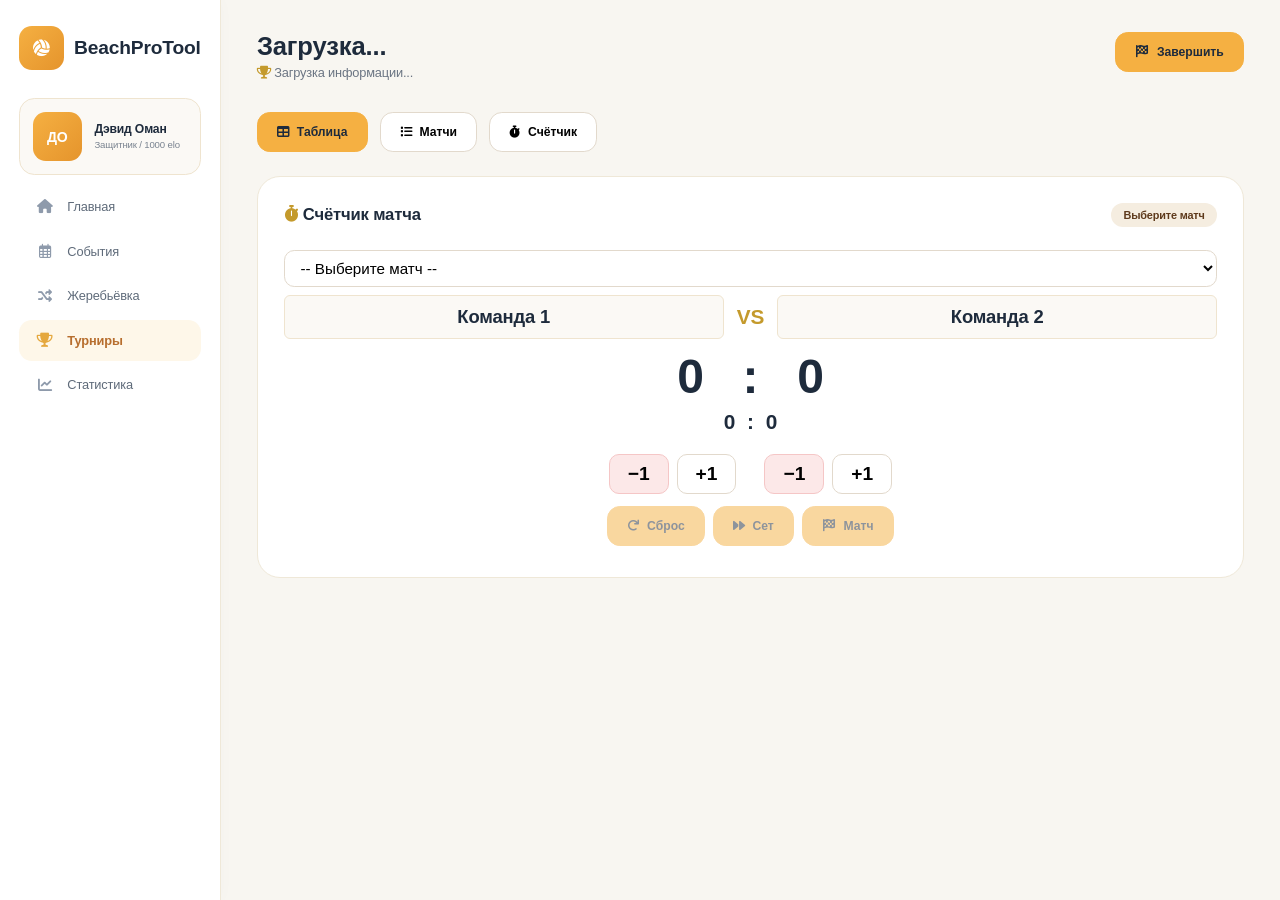
==== commit aa128d18: "v1.5DE" ====
--- a/activeTournament.html
+++ b/activeTournament.html
@@ -79,16 +79,17 @@
                         </div>
 
                         <div class="counter-score">
-                            <span data-js-count-left>0</span>
-                            <span>:</span>
-                            <span data-js-count-right>0</span>
-                        </div>
+    <div class="counter-score-left"><span data-js-count-left>0</span></div>
+    <div class="counter-score-colon">:</div>
+    <div class="counter-score-right"><span data-js-count-right>0</span></div>
+</div>
 
                         <div class="counter-sets-summary">
                             <span id="sets-team1-count">0</span>
                             <span>:</span>
                             <span id="sets-team2-count">0</span>
                         </div>
+                        <div id="set-scores-display" class="counter-set-history"></div>
 
                         <div class="buttonCenter" style="padding: 6px 0;">
                             <button class="counter-btn-minus" data-js-counter-button-left-minus>−1</button>
--- a/index.css
+++ b/index.css
@@ -10,6 +10,7 @@
     background: #f8f6f1;
     display: flex;
     min-height: 100vh;
+    min-height: 100dvh;
     color: #1e2b3c;
     letter-spacing: -0.01em;
     justify-content: center;
@@ -234,6 +235,7 @@
     display: flex;
     gap: clamp(6px, 1vw, 12px);
     align-items: center;
+    flex-wrap: wrap;
 }
 
 /* ===== КНОПКИ ===== */
@@ -547,6 +549,12 @@
 }
 
 /* ===== ТАБЛИЦА МАТЧЕЙ ===== */
+.matches-grid {
+    display: flex;
+    flex-direction: column;
+    gap: 6px;
+}
+
 .matchRow {
     display: flex;
     align-items: center;
@@ -558,24 +566,102 @@
     font-size: clamp(0.7rem, 0.85vw, 0.9rem);
     font-weight: 500;
     gap: 8px;
+    cursor: default;
+    transition: background 0.2s, border-color 0.2s;
 }
 
 .matchRow-finished {
     border-left: 3px solid #10b981;
-}
-
-.matchScore {
-    font-weight: 700;
-    color: #c49a2c;
+    opacity: 0.8;
+}
+
+.matchRow .matchTeam {
+    overflow: hidden;
+    text-overflow: ellipsis;
     white-space: nowrap;
+    flex: 1;
+}
+
+.matchRow .matchTeam:first-of-type {
+    text-align: center;
+}
+
+.matchRow .matchTeam:last-of-type {
+    text-align: left;
 }
 
 .matchVs {
     color: #8e9aab;
     font-weight: 600;
     font-size: clamp(0.6rem, 0.7vw, 0.75rem);
-}
-
+    flex-shrink: 0;
+}
+
+.matchScore {
+    font-weight: 700;
+    color: #5f6b7a;
+    white-space: nowrap;
+    flex-shrink: 0;
+    min-width: 45px;
+    text-align: center;
+}
+
+.matchRow-finished .matchScore {
+    color: #c49a2c;
+}
+
+.matchGoBtn {
+    flex-shrink: 0;
+    background: #fef9f0;
+    border: 1px solid #f5d89a;
+    color: #c49a2c;
+    border-radius: 6px;
+    padding: 4px 10px;
+    font-size: 0.75rem;
+    font-weight: 600;
+    cursor: pointer;
+    transition: background 0.2s;
+    white-space: nowrap;
+}
+
+.matchGoBtn:hover {
+    background: #f5d89a;
+    color: #fff;
+}
+
+.matchRow-finished .matchGoBtn {
+    display: none;
+}
+
+.match-set-scores {
+    background: #f5f3ef;
+    border: 1px solid #e8e2d5;
+    border-top: none;
+    border-radius: 0 0 8px 8px;
+    padding: 6px 10px;
+    margin-top: -6px;
+    margin-bottom: 2px;
+    display: flex;
+    gap: 8px;
+    flex-wrap: wrap;
+}
+
+.match-set-scores span {
+    background: #fbf9f5;
+    border: 1px solid #e2d9cc;
+    padding: 3px 8px;
+    border-radius: 6px;
+    font-size: 0.85rem;
+    font-weight: 600;
+    color: #5f6b7a;
+    white-space: nowrap;
+}
+/* Ссылки в таблицах */
+.standings-row a:hover,
+.matchTeam a:hover {
+    color: #c49a2c !important;
+    text-decoration: underline !important;
+}
 /* ===== ЯЧЕЙКА МАТЧА (для плей-офф) ===== */
 .matchCell {
     border: 1px solid #e2d9cc;
@@ -823,6 +909,8 @@
     height: 100%;
     background: rgba(0,0,0,0.5);
     z-index: 1000;
+    overflow-y: auto;
+    -webkit-overflow-scrolling: touch;
 }
 
 .modal-content {
@@ -1075,10 +1163,6 @@
     cursor: default;
 }
 
-.bracket-team > * {
-    pointer-events: none;
-}
-
 .bracket-score {
     font-weight: 700;
     min-width: 34px;
@@ -1099,6 +1183,15 @@
     color: #8e9aab;
 }
 
+.bracket-team-name a {
+    color: inherit !important;
+    text-decoration: none !important;
+}
+.bracket-team-name a:hover {
+    text-decoration: underline !important;
+    color: #c49a2c !important;
+}
+
 .bracket-vs {
     color: #8e9aab;
     font-weight: 600;
@@ -1132,11 +1225,61 @@
 .counter-score {
     display: flex;
     align-items: center;
-    gap: 30px;
     justify-content: center;
     font-size: 3rem;
     font-weight: 800;
     margin: 6px 0;
+    gap: 0;
+}
+
+.counter-score-left,
+.counter-score-right {
+    flex: 1;
+    text-align: center;
+    min-width: 80px;
+    display: flex;
+    justify-content: center;
+    align-items: center;
+}
+
+.counter-score-left {
+    justify-content: flex-end;
+    padding-right: 15px;
+}
+
+.counter-score-right {
+    justify-content: flex-start;
+    padding-left: 15px;
+}
+
+.counter-score-left span,
+.counter-score-right span,
+.counter-score-left input,
+.counter-score-right input {
+    min-width: 50px;
+    text-align: center;
+}
+
+.counter-score-left input,
+.counter-score-right input {
+    font-size: inherit;
+    font-weight: inherit;
+    color: inherit;
+    background: transparent;
+    border: none;
+    padding: 2px 4px;
+    width: 100px;
+    outline: none;
+    -moz-appearance: textfield;
+    -webkit-appearance: none;
+    appearance: none;
+}
+
+.counter-score-colon {
+    flex-shrink: 0;
+    width: 40px;
+    text-align: center;
+    color: inherit;
 }
 
 .counter-sets-summary {
@@ -1145,9 +1288,80 @@
     justify-content: center;
     gap: 12px;
     font-weight: 700;
-    font-size: 1.1rem;
-}
-
+    font-size: 1.3rem;
+}
+
+/* История сетов */
+.counter-set-history {
+    display: flex;
+    justify-content: center;
+    gap: 8px;
+    flex-wrap: wrap;
+    margin-top: 14px;
+}
+
+.counter-set-badge {
+    display: flex;
+    align-items: center;
+    gap: 6px;
+    background: #f5f3ef;
+    border: 1px solid #e8e2d5;
+    padding: 5px 10px;
+    border-radius: 8px;
+    font-size: 0.9rem;
+    font-weight: 600;
+    color: #5f6b7a;
+}
+
+.counter-set-badge .set-number {
+    font-size: 0.9rem;
+    color: #8e9aab;
+    font-weight: 600;
+}
+
+.counter-set-badge .set-score-left,
+.counter-set-badge .set-score-right {
+    font-size: 0.9rem;
+    font-weight: 600;
+    color: #5f6b7a;
+}
+
+.counter-set-badge .set-score-colon {
+    font-size: 0.9rem;
+    color: #8e9aab;
+    font-weight: 600;
+}
+
+.counter-set-badge.winner-left .set-score-left,
+.counter-set-badge.winner-right .set-score-right {
+    color: #c49a2c;
+    font-weight: 700;
+}
+/* Таблица матчей */
+.match-set-scores {
+    background: #f5f3ef;
+    border: 1px solid #e8e2d5;
+    border-top: none;
+    border-radius: 0 0 8px 8px;
+    padding: 6px 10px;
+    margin-top: -6px;
+    margin-bottom: 2px;
+    display: flex;
+    gap: 8px;
+    flex-wrap: wrap;
+}
+
+.match-set-scores span {
+    background: #fbf9f5;
+    border: 1px solid #e2d9cc;
+    padding: 3px 8px;
+    border-radius: 6px;
+    font-size: 0.85rem;
+    font-weight: 600;
+    color: #5f6b7a;
+    white-space: nowrap;
+}
+/* Кнопки счётчика */
 .counter-btn-plus {
     padding: 8px 18px;
     font-size: 1.2rem;
@@ -1156,6 +1370,7 @@
     border: 1px solid #e2d9cc;
     border-radius: 10px;
     cursor: pointer;
+    transition: background 0.2s;
 }
 
 .counter-btn-plus:hover {
@@ -1170,6 +1385,7 @@
     border: 1px solid #f5c6c6;
     border-radius: 10px;
     cursor: pointer;
+    transition: background 0.2s;
 }
 
 .counter-btn-minus:hover {
@@ -1217,9 +1433,15 @@
 }
 
 .standings-points {
-    text-align: center;
     font-weight: 700;
     color: #c49a2c;
+}
+
+/* Ссылки в таблицах */
+.standings-row a:hover,
+.matchTeam a:hover {
+    color: #c49a2c !important;
+    text-decoration: underline !important;
 }
 
 /* ===== ПЛЕЙ-ОФФ ИНФО ===== */
@@ -1245,6 +1467,24 @@
     margin-top: 6px;
 }
 
+/* Подсветка карточки при переходе по уведомлению */
+.card.highlighted {
+    animation: highlightPulse 0.8s ease-in-out 6 alternate;
+    border: 2px solid #f5b042 !important;
+    box-shadow: 0 0 25px rgba(245, 176, 66, 0.6) !important;
+}
+
+@keyframes highlightPulse {
+    0% {
+        box-shadow: 0 0 15px rgba(245, 176, 66, 0.3);
+        border-color: #fef7e9;
+    }
+    100% {
+        box-shadow: 0 0 35px rgba(245, 176, 66, 0.8);
+        border-color: #f5b042;
+    }
+}
+
 /* ===== АДАПТИВНОСТЬ ===== */
 @media screen and (max-width: 768px) {
     body {
@@ -1320,10 +1560,15 @@
 
     .statusButtons button {
         flex: 1;
-        min-width: 70px;
+        min-width: 0;
+        padding: 8px 8px;
+        font-size: clamp(0.7rem, 2.8vw, 0.85rem);
+        white-space: nowrap;
+        overflow: hidden;
+        text-overflow: ellipsis;
         justify-content: center;
-        font-size: clamp(0.75rem, 3vw, 0.95rem);
-    }
+    }
+    
 
     .waitList {
         flex-direction: column;
@@ -1376,6 +1621,22 @@
     .authFormRow3 {
         grid-template-columns: 1fr;
     }
+
+     .modal-content {
+        margin: 10px;
+        max-height: 95vh;
+        overflow-y: auto;
+        border-radius: 16px;
+        padding: 16px;
+    }
+    
+    .modal-content .cardHeader {
+        position: sticky;
+        top: 0;
+        background: white;
+        z-index: 1;
+        padding-bottom: 8px;
+    }
 }
 
 @media screen and (min-width: 769px) and (max-width: 1024px) {
@@ -1386,4 +1647,4 @@
     .lowerBoard {
         grid-template-columns: 1fr 1fr;
     }
-}+}
